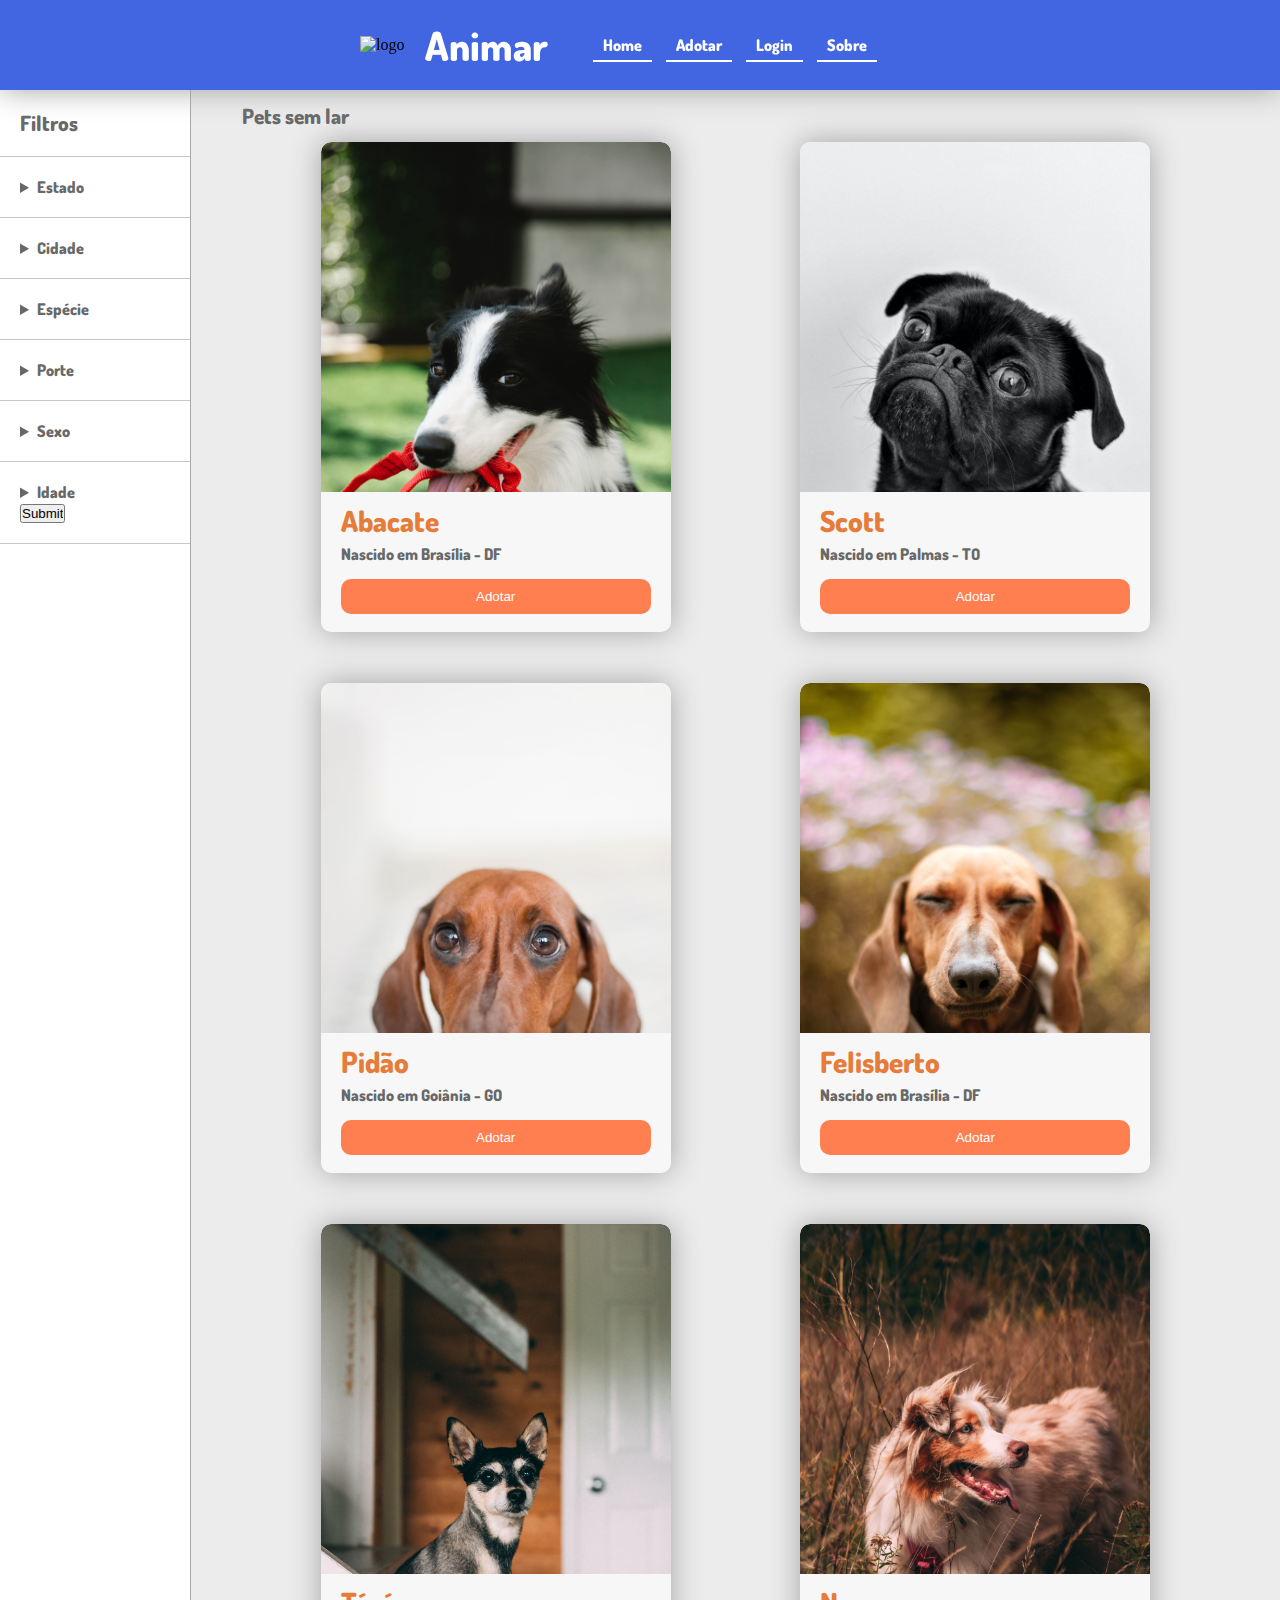
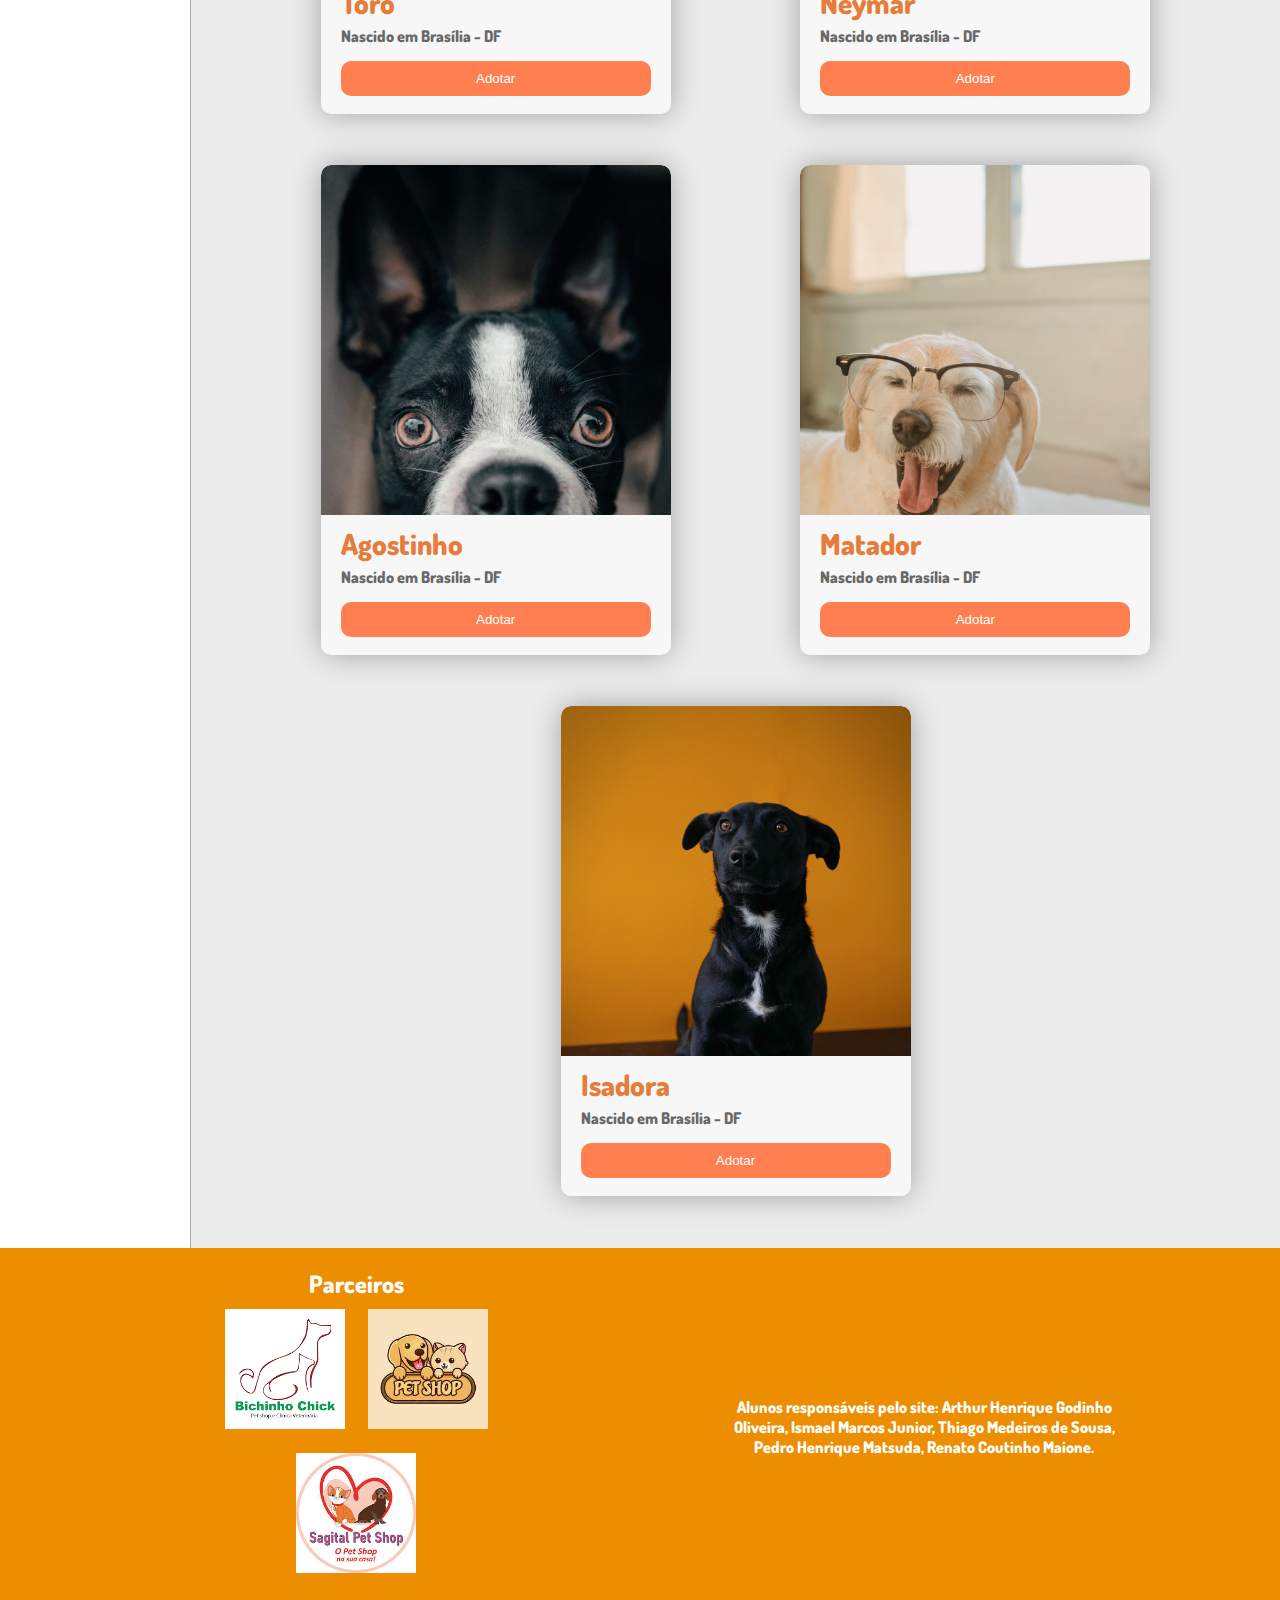
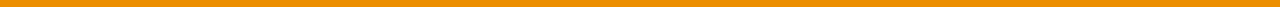
==== adotar/index.html @ decc040d "Update index.html" ====
<!DOCTYPE html>
<html lang="pt-br">
<head>
    <meta charset="UTF-8">
    <meta http-equiv="X-UA-Compatible" content="IE=edge">
    <meta name="viewport" content="width=device-width, initial-scale=1.0">
    <link rel="stylesheet" href="./css/style.css">
    <title>Animar - Adote um Pet!</title>
</head>
<body>
    <div id="conteiner">
        <header>
            <div id="header">
                <div id="logo-nome">
                    <div id="logo">
                        <img src="../img/logo.jpg" alt="logo">
                    </div>
                    <div id="nome">
                        <p>Animar</p>
                    </div>  
                </div>             
                <nav>
                    <ul>
                        <a href="../index.html"><li>Home</li></a>
                        <a href="../adotar/index.html"><li>Adotar</li></a>
                        <a href="../login/index.html"><li>Login</li></a>
                        <a href="../sobre/index.html"><li>Sobre</li></a>
                    </ul>
                </nav>            
            </div>
        </header>
        <main>
            <div id="main">
                <aside id="filtros">
                    <p id="filtro-titulo" class="filtro">Filtros</p>
                    <div class="filtro">
                        <details>
                            <summary>Estado</summary>
                            <input type="checkbox" name="estado" id="ma">
                            <label for="am">MA</label><br>
                            <input type="checkbox" name="estado" id="to">
                            <label for="am">TO</label><br>
                            <input type="checkbox" name="estado" id="pi">
                            <label for="am">PI</label><br>
                            <input type="checkbox" name="estado" id="ba">
                            <label for="am">BA</label><br>
                        </details>
                    </div>
                    <div class="filtro">
                        <details>
                            <summary>Cidade</summary>
                            <input type="checkbox" name="cidade" id="palmas">
                            <label for="palmas">Palmas</label><br>
                            <input type="checkbox" name="cidade" id="porto-nacional">
                            <label for="porto-nacional">Porto Nacional</label><br>
                        </details>
                    </div>
                    <div class="filtro">
                        <details>
                            <summary>Espécie</summary>
                            <input type="checkbox" name="especie" id="cachorros">
                            <label for="cachorros">Cachorros</label><br>
                            <input type="checkbox" name="especie" id="gatos">
                            <label for="gatos">Gatos</label><br>
                            <input type="checkbox" name="especie" id="roedores">
                            <label for="roedores">Roedores</label><br>
                            <input type="checkbox" name="especie" id="coelhos">
                            <label for="coelhos">Coelhos</label><br>
                        </details>
                    </div>
                    <div class="filtro">
                        <details>
                            <summary>Porte</summary>
                            <input type="checkbox" name="porte" id="pequeno">
                            <label for="pequeno">Pequeno</label><br>
                            <input type="checkbox" name="porte" id="medio">
                            <label for="medio">Médio</label><br>
                            <input type="checkbox" name="porte" id="grande">
                            <label for="grande">Grande</label><br>
                        </details>
                    </div>
                    <div class="filtro">
                        <details>
                            <summary>Sexo</summary>
                            <input type="checkbox" name="sexo" id="macho">
                            <label for="macho">Macho</label><br>
                            <input type="checkbox" name="sexo" id="femea">
                            <label for="femea">Fêmea</label><br>
                        </details>
                    </div>
                    <div class="filtro">
                        <details>
                            <summary>Idade</summary>
                            <input type="checkbox" name="idade" id="filhotes">
                            <label for="filhotes">0 a 6 meses (filhotes)</label><br>
                            <input type="checkbox" name="idade" id="jovens">
                            <label for="jovens">7 meses a 5 anos (jovens)</label><br>
                            <input type="checkbox" name="idade" id="adultos">
                            <label for="adultos">6 a 10 anos (adultos)</label><br>
                            <input type="checkbox" name="idade" id="idosos">
                            <label for="idosos">11 anos ou mais (idosos)</label><br>
                        </details>
                        <input type="submit" name="Filtrar" id="enviar">
                    </div>
                </aside>
                <aside id="galeria">                
                    <div id="galeria-titulo">
                        <p>Pets sem lar</p>
                    </div>
                    <div id="galeria-pets">
                        <div class="pet">
                            <figure>
                                <img src="./img/1.jpg" alt="foto do pet">
                            </figure>
                            <div class="info">
                                <p class="nome-pet">Abacate</p>
                                <p class="desc-pet">Nascido em Brasília - DF</p>
                                <a href="./formulario/index.html"><button class="adotar">Adotar</button></a>                        
                            </div>
                        </div>
                        <div class="pet">
                            <figure>
                                <img src="./img/2.jpg" alt="foto do pet">
                            </figure>
                            <div class="info">
                                <p class="nome-pet">Scott</p>
                                <p class="desc-pet">Nascido em Palmas - TO</p>
                                <a href="./formulario/index.html"><button class="adotar">Adotar</button></a>                        
                            </div>
                        </div>
                        <div class="pet">
                            <figure>
                                <img src="./img/3.jpg" alt="foto do pet">
                            </figure>
                            <div class="info">
                                <p class="nome-pet">Pidão</p>
                                <p class="desc-pet">Nascido em Goiânia - GO</p>
                                <a href="./formulario/index.html"><button class="adotar">Adotar</button></a>                        
                            </div>
                        </div>
                        <div class="pet">
                            <figure>
                                <img src="./img/4.jpg" alt="foto do pet">
                            </figure>
                            <div class="info">
                                <p class="nome-pet">Felisberto</p>
                                <p class="desc-pet">Nascido em Brasília - DF</p>
                                <a href="./formulario/index.html"><button class="adotar">Adotar</button></a>                        
                            </div>
                        </div>
                        <div class="pet">
                            <figure>
                                <img src="./img/5.jpg" alt="foto do pet">
                            </figure>
                            <div class="info">
                                <p class="nome-pet">Tóró</p>
                                <p class="desc-pet">Nascido em Brasília - DF</p>
                                <a href="./formulario/index.html"><button class="adotar">Adotar</button></a>                        
                            </div>
                        </div>
                        <div class="pet">
                            <figure>
                                <img src="./img/6.jpg" alt="foto do pet">
                            </figure>
                            <div class="info">
                                <p class="nome-pet">Neymar</p>
                                <p class="desc-pet">Nascido em Brasília - DF</p>
                                <a href="./formulario/index.html"><button class="adotar">Adotar</button></a>                        
                            </div>
                        </div>
                        <div class="pet">
                            <figure>
                                <img src="./img/7.jpg" alt="foto do pet">
                            </figure>
                            <div class="info">
                                <p class="nome-pet">Agostinho</p>
                                <p class="desc-pet">Nascido em Brasília - DF</p>
                                <a href="./formulario/index.html"><button class="adotar">Adotar</button></a>                        
                            </div>
                        </div>
                        <div class="pet">
                            <figure>
                                <img src="./img/8.jpg" alt="foto do pet">
                            </figure>
                            <div class="info">
                                <p class="nome-pet">Matador</p>
                                <p class="desc-pet">Nascido em Brasília - DF</p>
                                <a href="./formulario/index.html"><button class="adotar">Adotar</button></a>                     
                            </div>
                        </div>
                        <div class="pet">
                            <figure>
                                <img src="./img/9.jpg" alt="foto do pet">
                            </figure>
                            <div class="info">
                                <p class="nome-pet">Isadora</p>
                                <p class="desc-pet">Nascido em Brasília - DF</p>
                                <a href="./formulario/index.html"><button class="adotar">Adotar</button></a>                        
                            </div>
                        </div>                        
                    </div>
                </aside>
            </div>
        </main>    
        <footer>
            <div id="parceiros">
                <h2>Parceiros</h2>
                <img src="../img/par1.png" alt="Parceiro 1">
                <img src="../img/par2.jpg" alt="Parceiro 2">
                <img src="../img/par3.jpg" alt="Parceiro 3">
            </div>
            <div id="alunos">
                <p>Alunos responsáveis pelo site: Arthur Henrique Godinho Oliveira, Ismael Marcos Junior, 
                Thiago Medeiros de Sousa, Pedro Henrique Matsuda, Renato Coutinho Maione.</p>
            </div>
        </footer>   
    </div>

</body>
</html>
---- adotar/css/style.css ----
*{
    margin: 0;
    padding: 0;
}
@font-face {
    font-family: Dosis-ExtraBold;
    src: url(../fonts/Dosis-ExtraBold.woff);
}
body{
    background-color: #ececec;
    overflow-x: hidden;
}
header{
    background-color: #4265e2;
    padding: 20px;
    position: sticky;
    top: 0;
    box-shadow: 0 0 30px #a2a2a2;
}
#header{
    display: flex;
    justify-content: center;
}
#logo-nome{
    display: flex;
    align-items: center;
    margin-right: 40px;
}
#logo{
    float: left;
}
#logo img{
    width: 70px;
}
#nome{
    display: flex;
    align-items: center;
    padding-left: 20px;
    float: left;
}
#nome p{
    font-family: Dosis-Extrabold;
    font-size: 2.5em;
    color: #fff;
}
nav{
    display: flex;
    float: right;
    align-items: center;
    margin-right: 3vw;
}
nav ul li{
    display: inline;
    margin: 5px;
    font-family: Dosis-Extrabold;
    color: #fff;
    border-bottom: solid 2px #fff;
    padding: 5px 10px;
    cursor: pointer;
}
nav ul li:hover{
    background-color: #fff;
    color: #4265e2;
    transition: 0.8s;
}
nav a{
    text-decoration: none;
}
main{
    display: flex;
}
#main{
    display: flex;
}
#filtros{
    height: 100%;
    float: left;
    background-color: #ffffff;
    border-right: solid 1px #a8a8a8;
}
.filtro{
    font-family: Dosis-Extrabold;
    color: #909090;
    width: 150px;
    padding: 20px;
    cursor: pointer;
    border-bottom: solid 1px #c6c6c6;
}
#filtro-titulo{
    font-family: Dosis-Extrabold;
    color: #686868;
    font-size: 1.3em;
    cursor: auto;
}
.filtro summary{
    color: #686868;
}
.filtro details input{
    margin-top: 10px;
}
.filtro details label{
    margin-top: 10px;
}
#galeria{
    width: 90%;    
    float: left;
}
#galeria-titulo{
    width: 100%;
    padding: 1vw 4vw;
    font-family: Dosis-Extrabold;
    color: #686868;
    font-size: 1.3em;
}
#galeria-pets{
    display: flex;
    flex-wrap: wrap;
    justify-content: space-evenly;
    padding: 4vw;
    padding-top: 0;
    gap: 4vw;
}
.pet{
    width: 350px;
    height: 490px;
    border-radius: 10px;
    box-shadow: 0 0 30px #a2a2a2;
    background-color: #f7f7f7;
}
.pet figure{
    width: 350px;
    height: 350px;
    border-top-left-radius: 10px;
    border-top-right-radius: 10px;
    overflow: hidden;
}
.pet figure img{
    width: 100%;
    border-top-left-radius: 10px;
    border-top-right-radius: 10px;

}
.info{
    padding: 10px 20px;
    font-family: Dosis-Extrabold;
}
.nome-pet{
    color: #e57c3a;
    font-size: 1.8em;
}
.desc-pet{
    color: #686868;
    line-height: 30px;
}
.adotar{
    width: 100%;
    padding: 10px;
    margin-top: 10px;
    border-radius: 10px;
    border: none;
    background-color: coral;
    color: #fff;
    cursor: pointer;
}
footer{
    font-family: Dosis-Extrabold;
    color: #fff;
    background-color: #ec8e00;
    display: flex;
    justify-content: space-evenly;
    align-items: center;
}
#parceiros{
    width: 30%;
    padding: 20px;
    text-align: center;
}
#parceiros img{
    width: 120px;
    height: 120px;
    margin: 10px;
}
#alunos{
    width: 30%;
    padding: 20px;
    text-align: center;
}
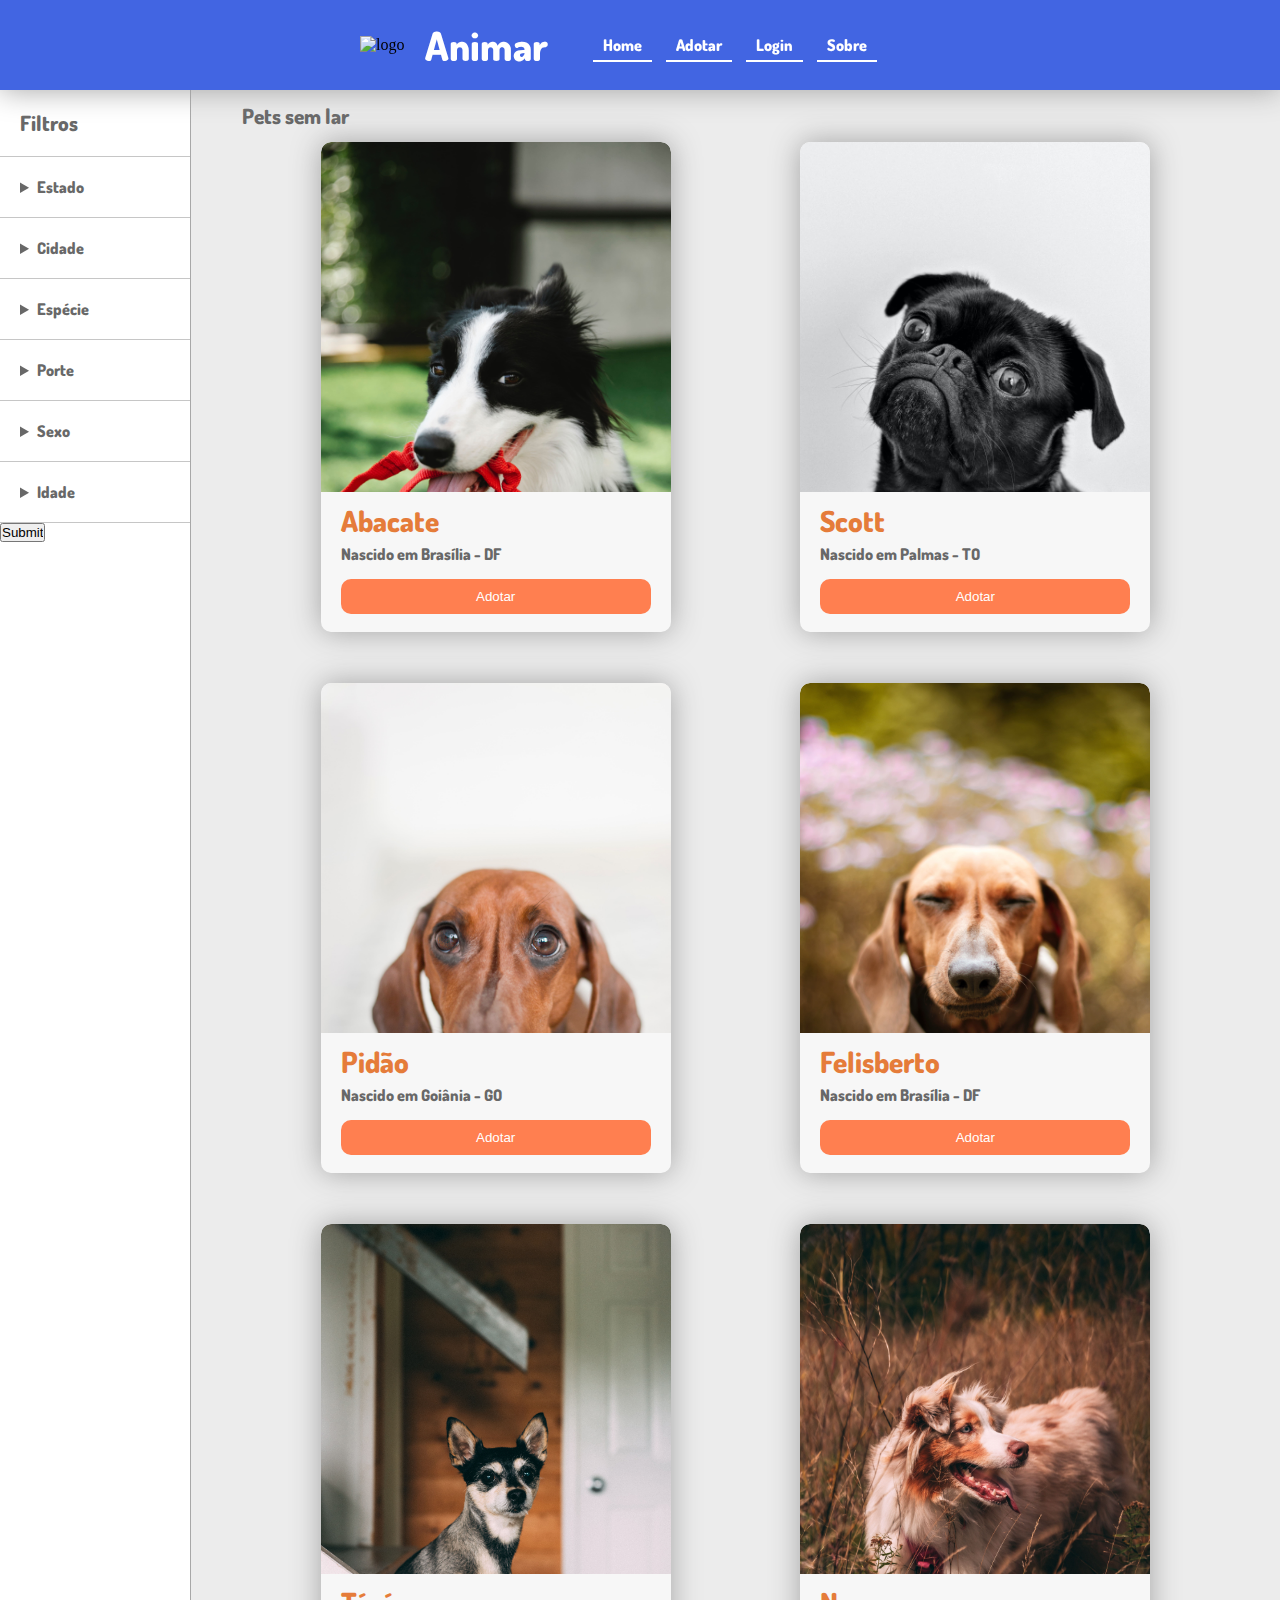
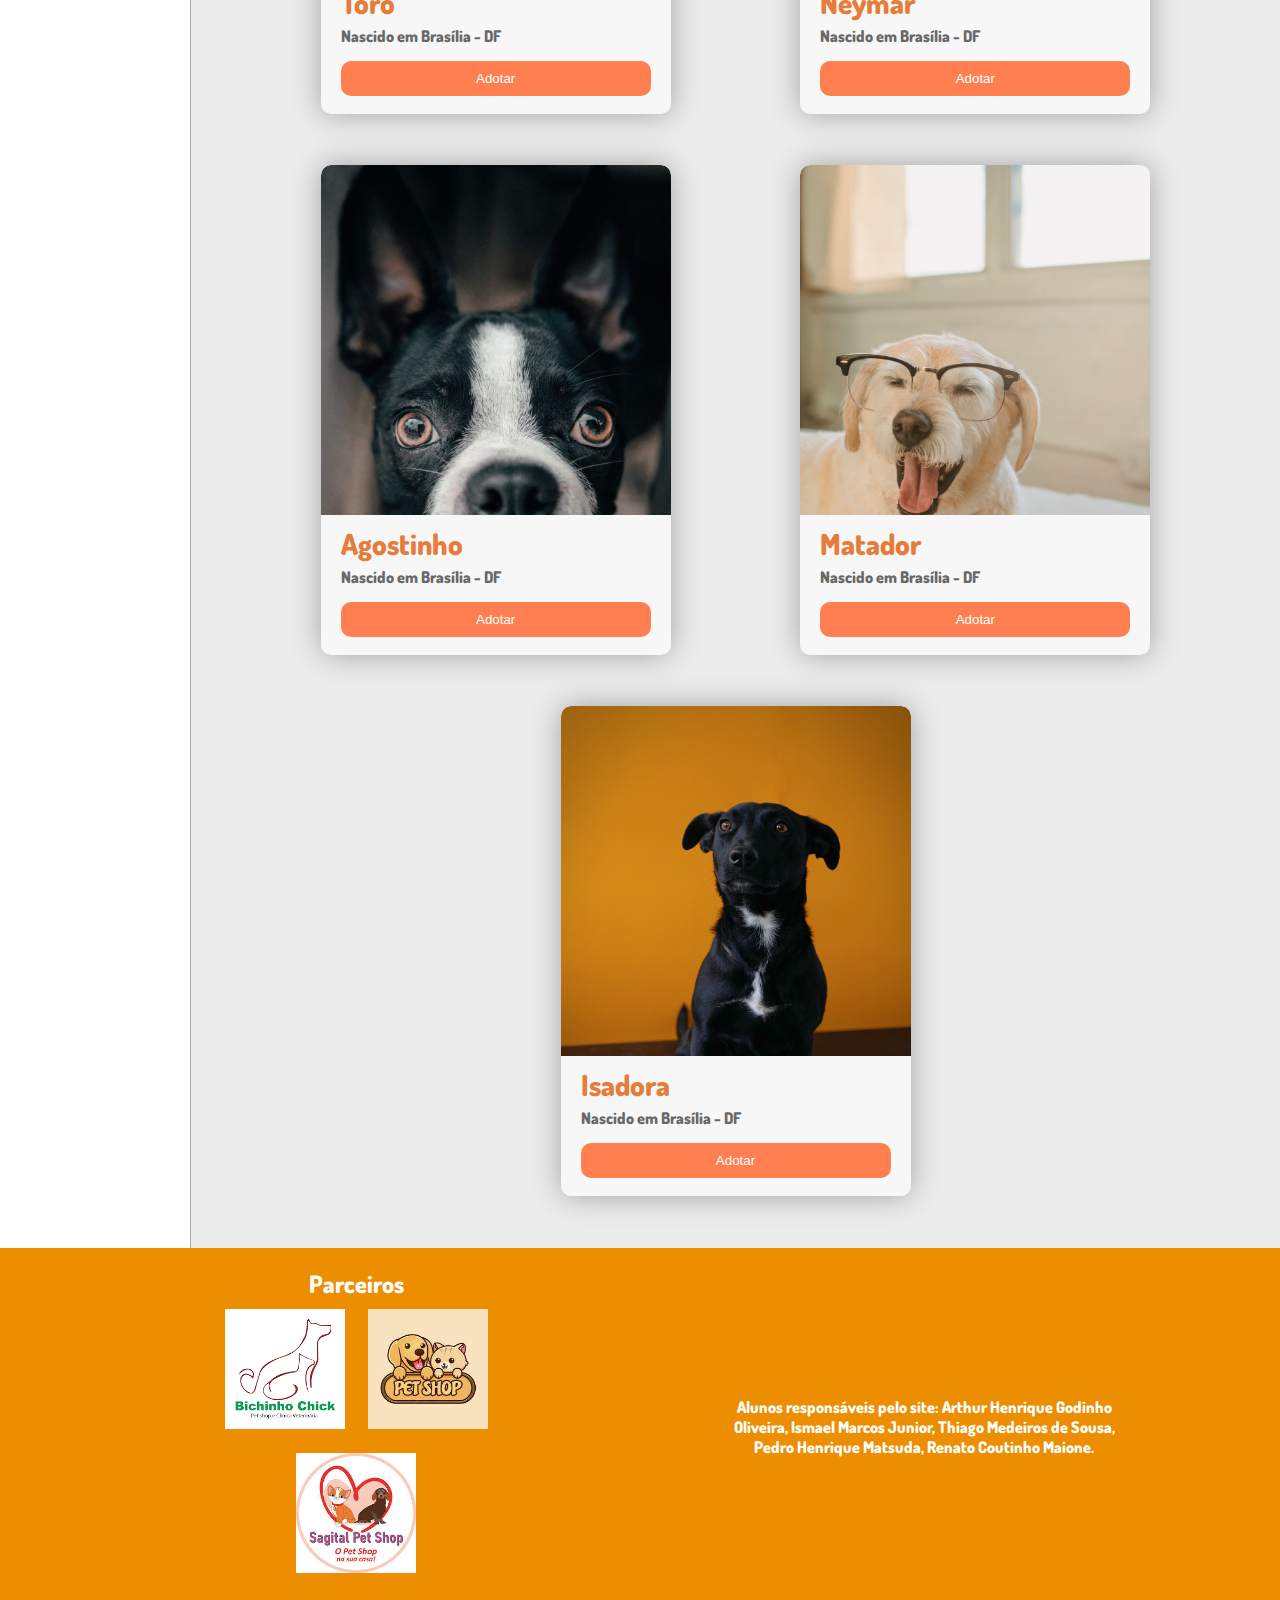
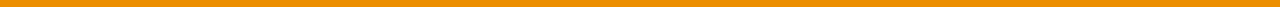
==== commit c0722cfd: "Update index.html" ====
--- a/adotar/index.html
+++ b/adotar/index.html
@@ -100,6 +100,8 @@
                             <input type="checkbox" name="idade" id="idosos">
                             <label for="idosos">11 anos ou mais (idosos)</label><br>
                         </details>
+                    </div>
+                    <div>
                         <input type="submit" name="Filtrar" id="enviar">
                     </div>
                 </aside>
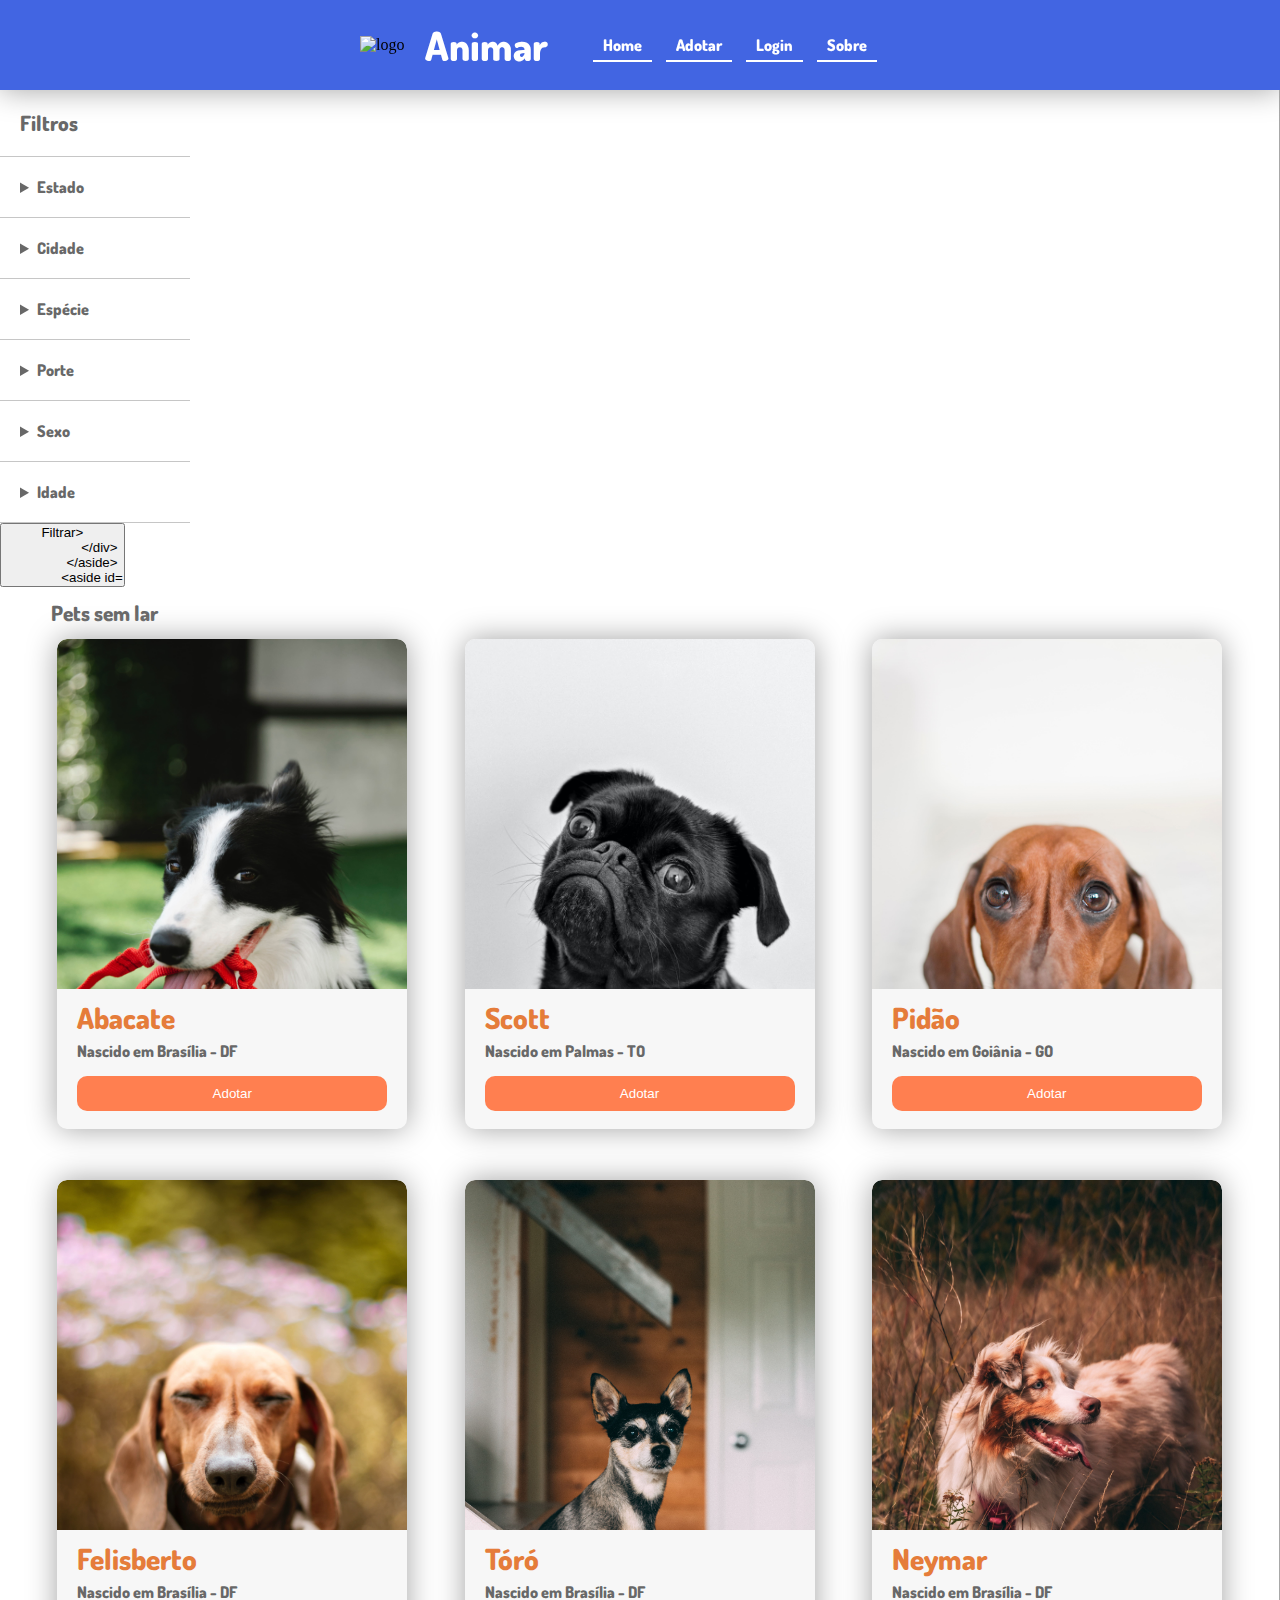
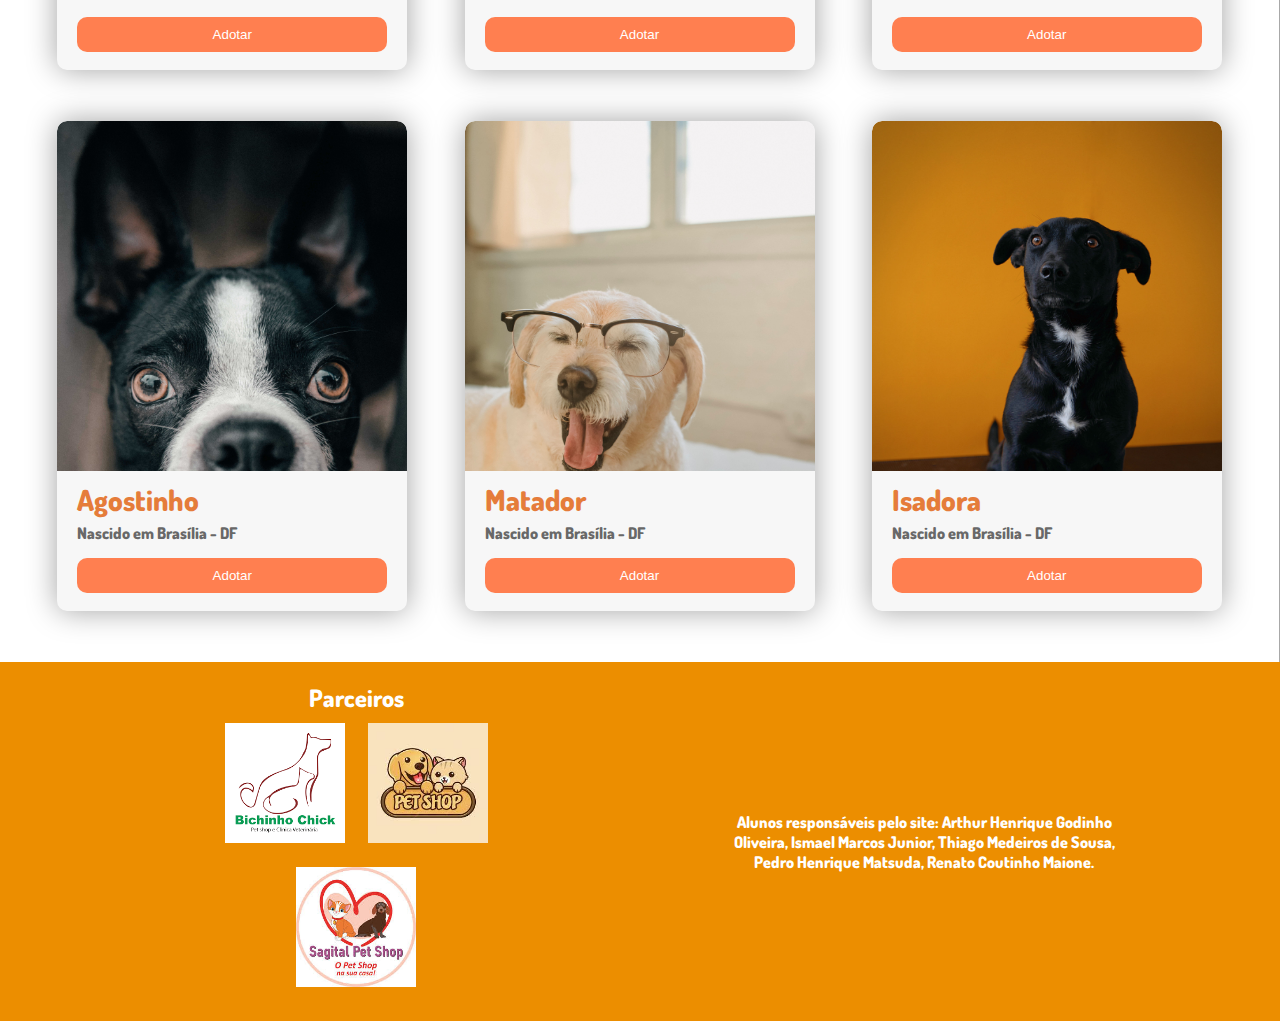
==== commit 623c1c79: "Update index.html" ====
--- a/adotar/index.html
+++ b/adotar/index.html
@@ -102,7 +102,7 @@
                         </details>
                     </div>
                     <div>
-                        <input type="submit" name="Filtrar" id="enviar">
+                        <input type="submit" name="Filtrar" id="Filtrar" value="Filtrar>
                     </div>
                 </aside>
                 <aside id="galeria">                
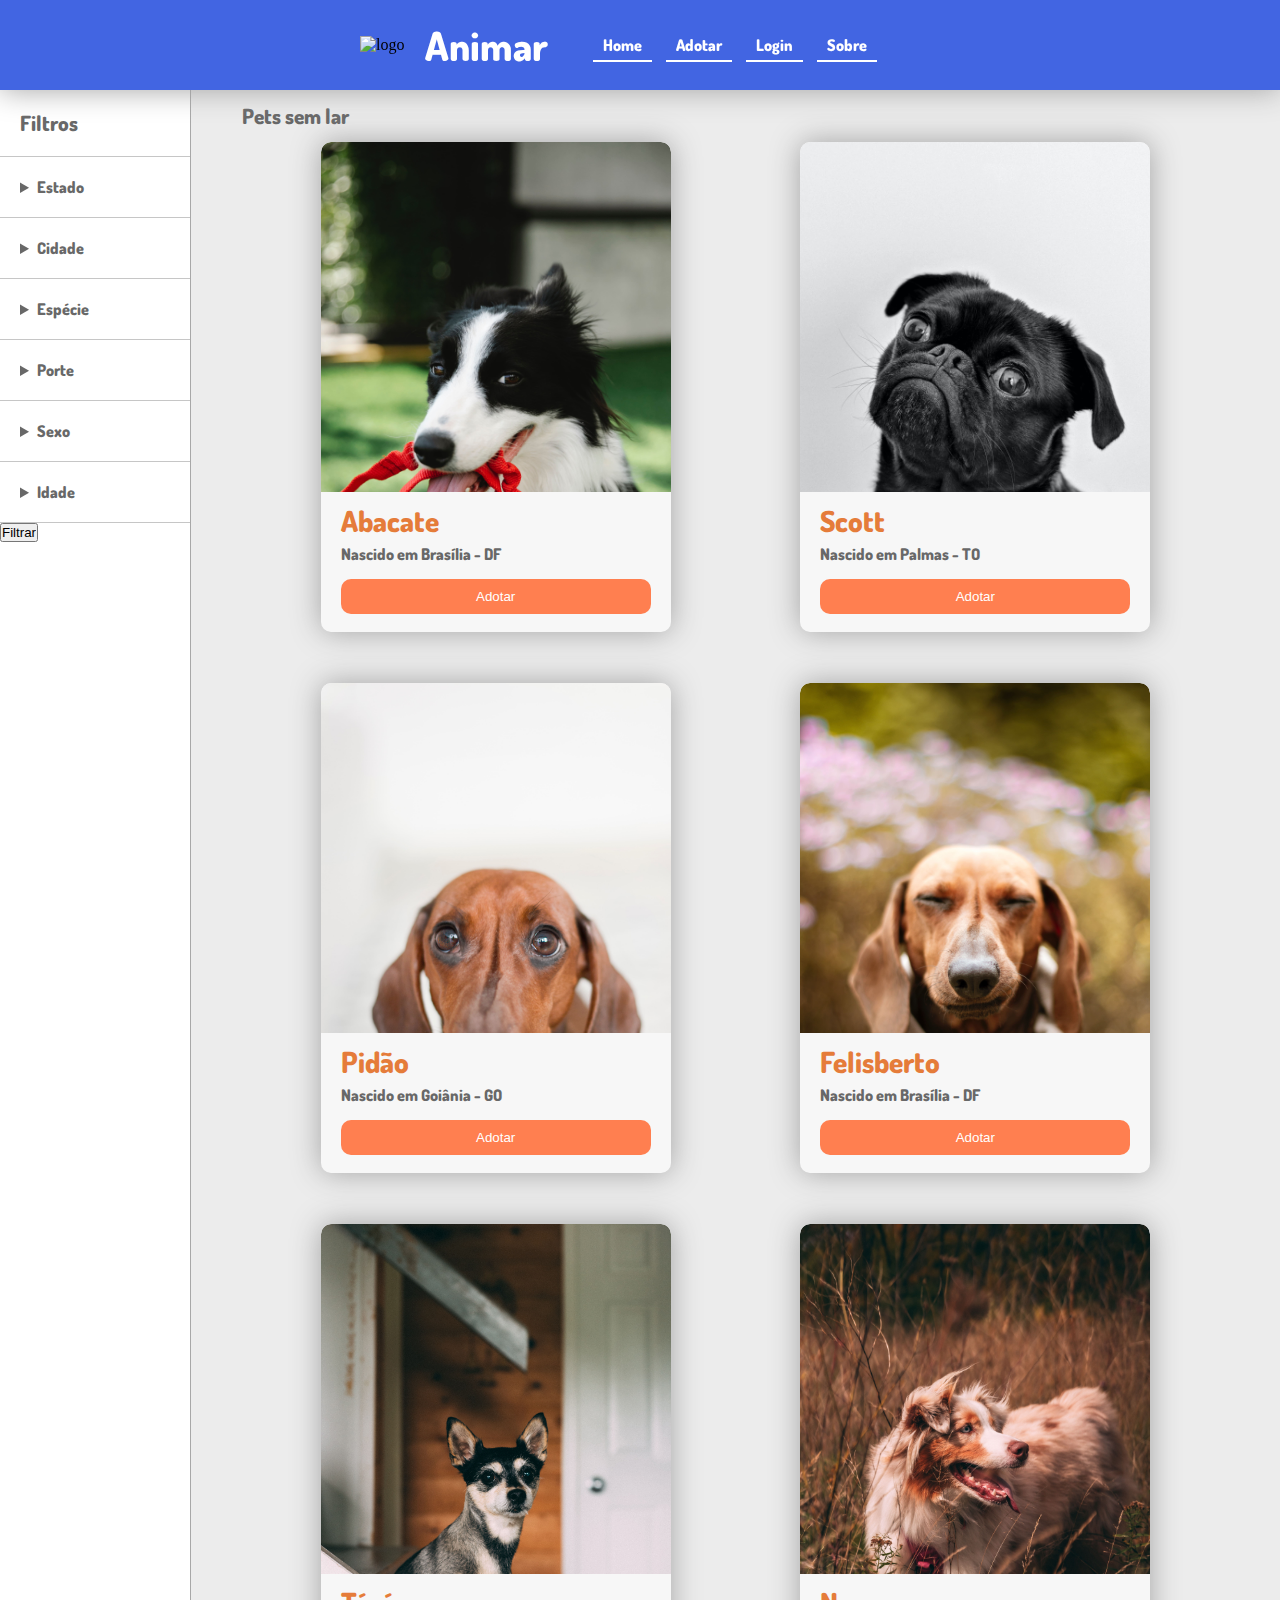
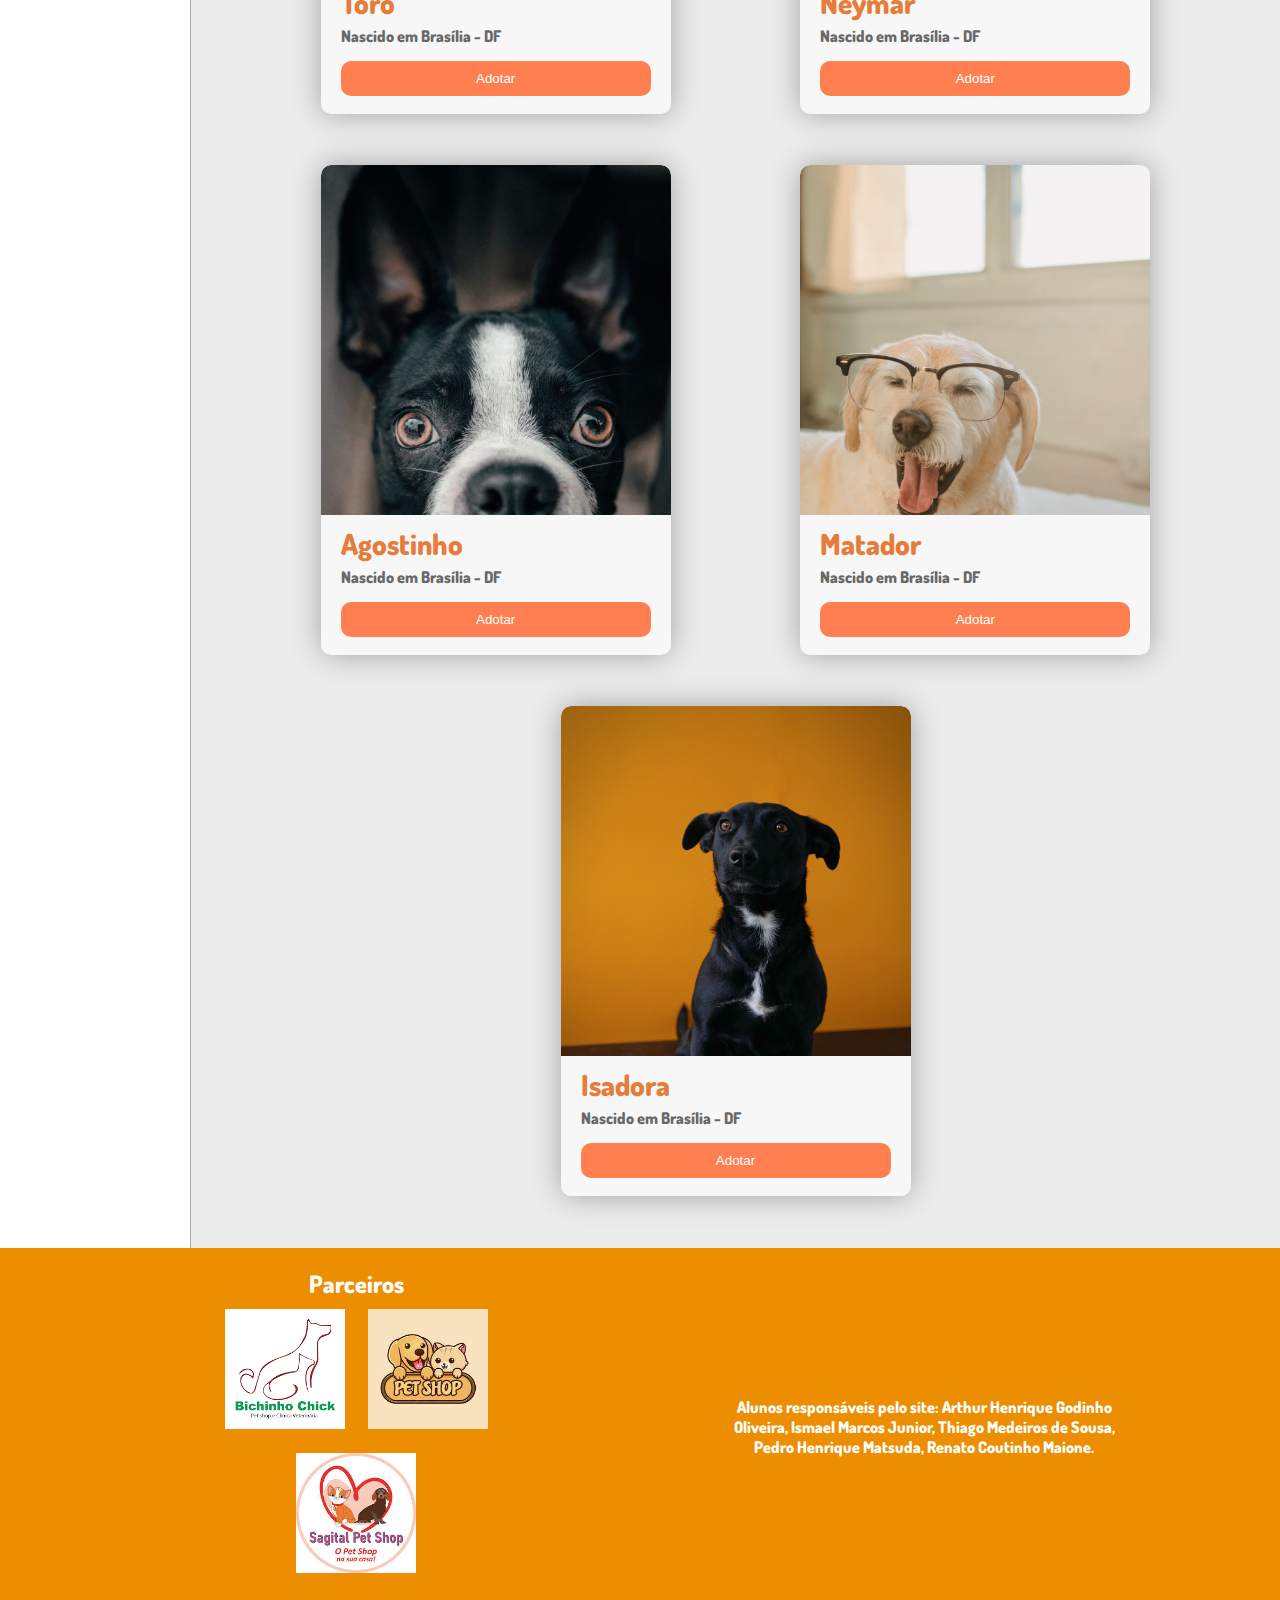
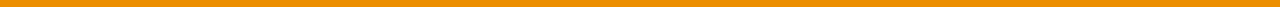
==== commit 687cf7d1: "Update index.html" ====
--- a/adotar/index.html
+++ b/adotar/index.html
@@ -102,7 +102,7 @@
                         </details>
                     </div>
                     <div>
-                        <input type="submit" name="Filtrar" id="Filtrar" value="Filtrar>
+                        <input type="submit" name="Filtrar" id="Filtrar" value="Filtrar">
                     </div>
                 </aside>
                 <aside id="galeria">                
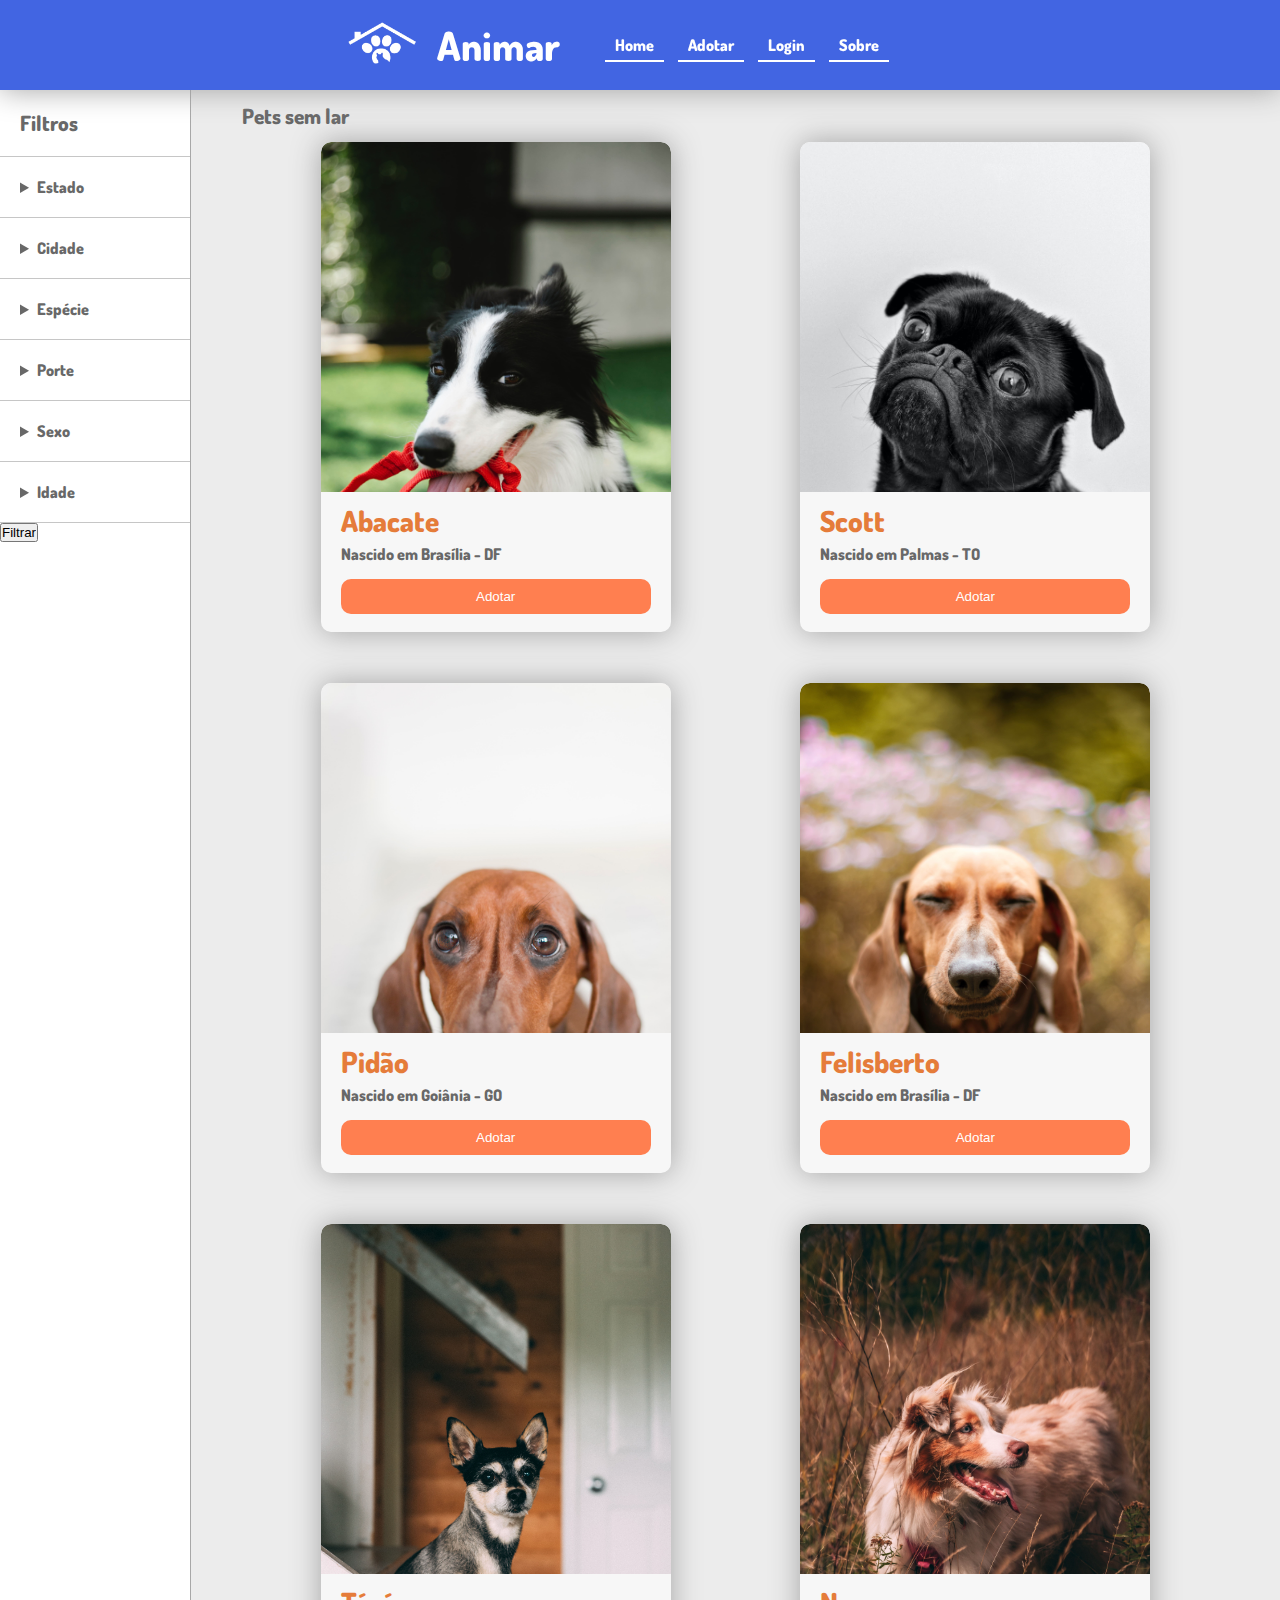
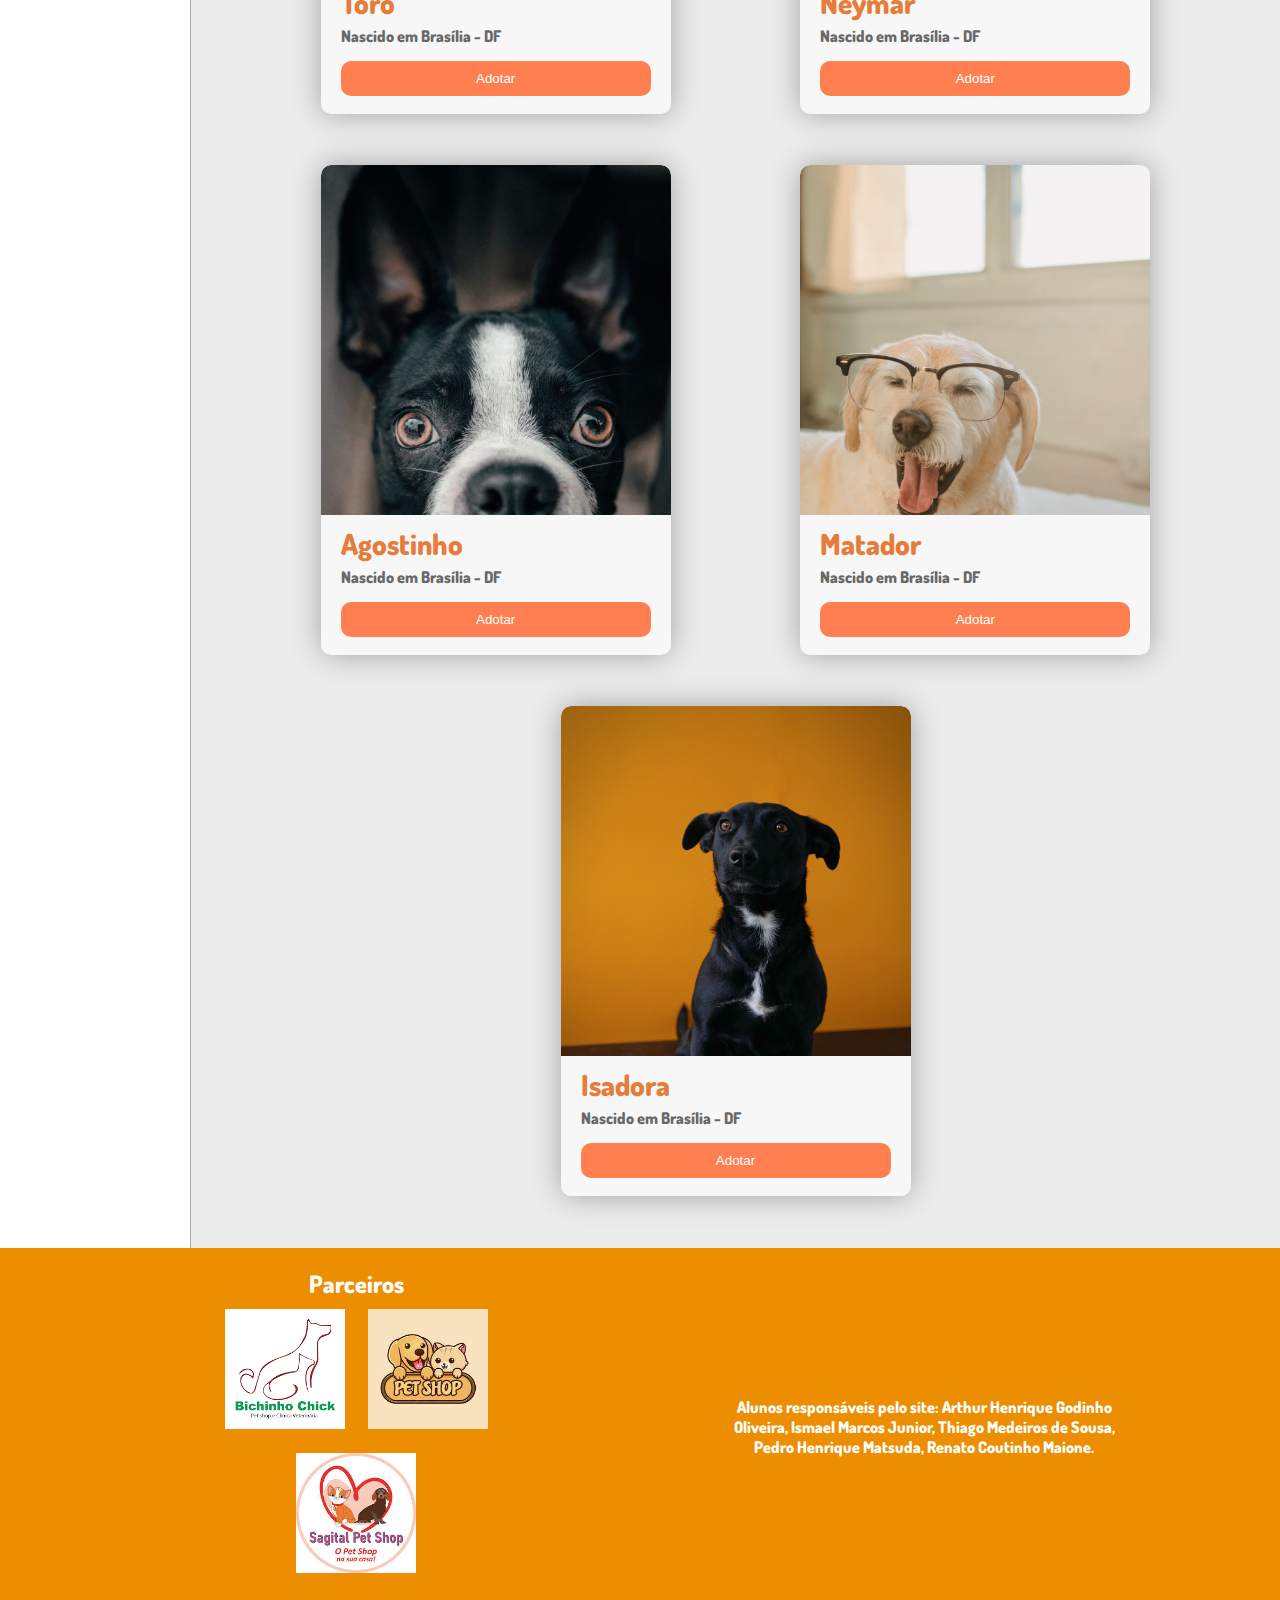
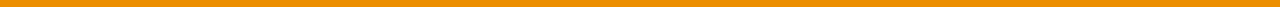
==== commit e5603614: "Update index.html" ====
--- a/adotar/index.html
+++ b/adotar/index.html
@@ -13,7 +13,7 @@
             <div id="header">
                 <div id="logo-nome">
                     <div id="logo">
-                        <img src="../img/logo.jpg" alt="logo">
+                        <img src="../img/logo.png" alt="logo">
                     </div>
                     <div id="nome">
                         <p>Animar</p>
